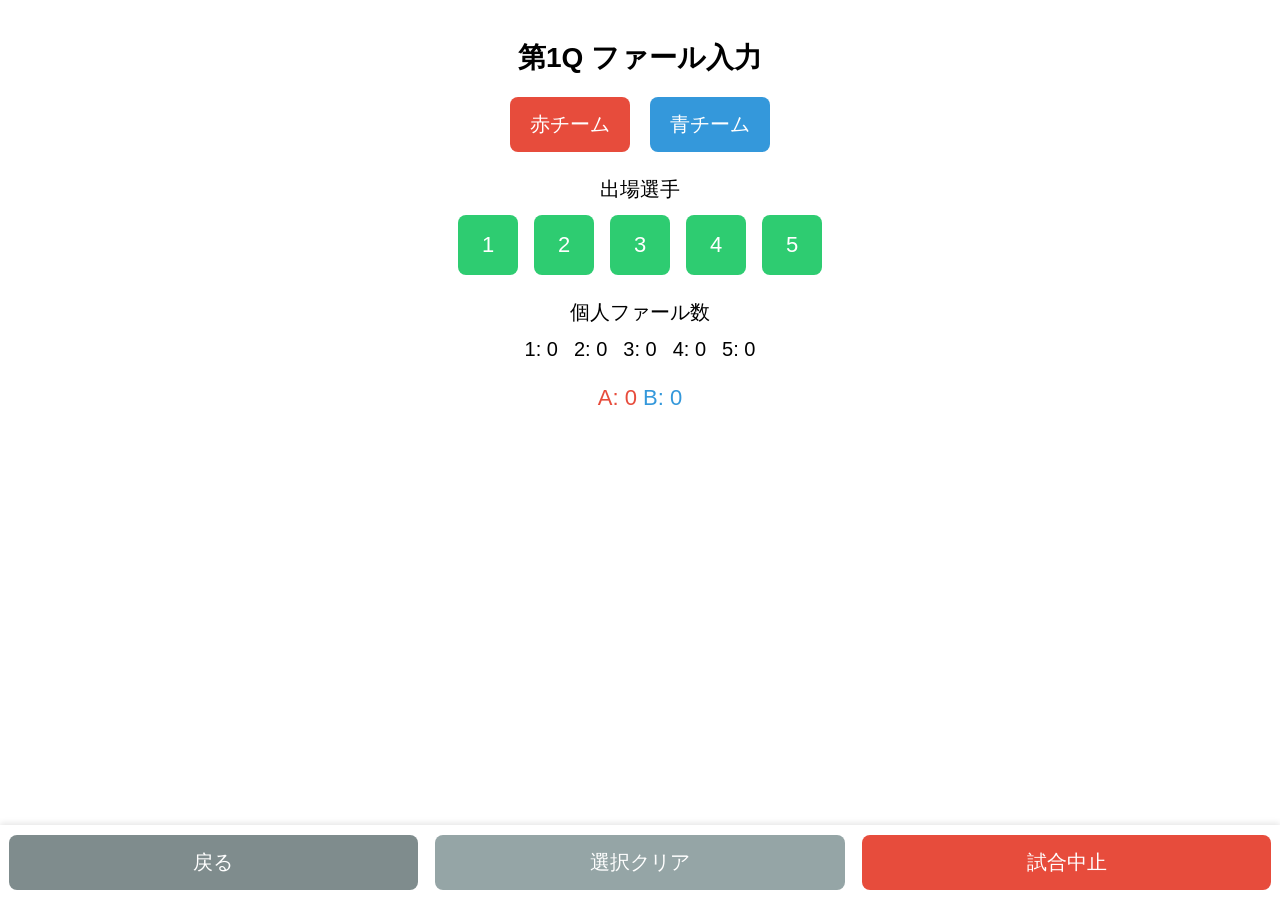
==== screens/inGame.html @ dd850cf1 "AIソフト作成に失敗していたのでやり直した" ====
<!DOCTYPE html>
<html lang="ja">
<head>
    <meta charset="UTF-8">
    <title>試合中</title>
    <link rel="stylesheet" href="../css/style.css">
</head>
<body>

<div class="page">

    <h1 class="title" id="quarterTitle">第1Q ファール入力</h1>

    <!-- チーム選択 -->
    <div class="team-switch">
        <button class="team-btn team-red" onclick="selectTeam('red')">赤チーム</button>
        <button class="team-btn team-blue" onclick="selectTeam('blue')">青チーム</button>
    </div>

    <!-- 出場選手 -->
    <div class="player-section">
        <p class="player-label">出場選手</p>
        <div class="player-row" id="onCourtList"></div>
    </div>

    <!-- 個人ファール数 -->
    <div class="foul-section">
        <p class="player-label">個人ファール数</p>
        <div class="foul-row" id="foulList"></div>
    </div>

    <!-- チームファール数 -->
    <div class="team-foul-count">
        <span class="foul-count red">A: <span id="teamAFoul">0</span></span>
        <span class="foul-count blue">B: <span id="teamBFoul">0</span></span>
    </div>

</div>

<!-- 固定ボタンバー -->
<div class="fixed-footer">
    <button class="footer-btn footer-back" onclick="onBackFromInGame()">戻る</button>
    <button class="footer-btn footer-clear" onclick="onClearSelection()">選択クリア</button>
    <button class="footer-btn footer-end" onclick="onEndGame()">試合中止</button>
</div>

<!-- 共通JS -->
<script src="../js/app.js"></script>

</body>
</html>
---- css/style.css ----
/* ----------------------------------------
   全画面共通レイアウト
---------------------------------------- */
body {
    margin: 0;
    padding: 0;
    font-family: sans-serif;
    background: #ffffff;
}

.page {
    padding: 20px;
    text-align: center;
}

.title {
    font-size: 28px;
    margin-bottom: 20px;
}

/* ----------------------------------------
   メニュー画面（index.html）
---------------------------------------- */
.menu-section {
    display: flex;
    flex-direction: column;
    gap: 24px;
    margin-top: 40px;
}

.menu-btn {
    padding: 18px 0;
    font-size: 20px;
    background: #3498db;
    color: white;
    border: none;
    border-radius: 8px;
    cursor: pointer;
}

.menu-btn:hover {
    opacity: 0.85;
}

/* ----------------------------------------
   チーム選択ボタン
---------------------------------------- */
.team-switch {
    display: flex;
    justify-content: center;
    gap: 20px;
    margin-bottom: 24px;
}

.team-btn {
    padding: 14px 20px;
    font-size: 20px;
    border: none;
    border-radius: 8px;
    color: white;
    cursor: pointer;
}

.team-red {
    background: #e74c3c;
}

.team-blue {
    background: #3498db;
}

.selected-team {
    border: 3px solid #ffffff;
}

/* ----------------------------------------
   選手ボタン
---------------------------------------- */
.player-section {
    margin-bottom: 24px;
}

.player-label {
    font-size: 20px;
    margin-bottom: 12px;
}

.player-row {
    display: flex;
    justify-content: center;
    gap: 16px;
    flex-wrap: wrap;
}

.player-btn {
    width: 60px;
    height: 60px;
    font-size: 22px;
    border: none;
    border-radius: 8px;
    cursor: pointer;
}

/* 出場選手（緑） */
.starter {
    background: #2ecc71;
    color: white;
}

/* 控え選手（黄） */
.bench {
    background: #f1c40f;
    color: black;
}

/* 選択中（濃緑＋白枠） */
.selected {
    background: #27ae60 !important;
    border: 3px solid #ffffff !important;
}

/* ----------------------------------------
   退場選手（濃赤／濃青＋太枠＋点滅）
---------------------------------------- */
.out-item {
    width: 60px;
    height: 60px;
    font-size: 22px;
    border-radius: 8px;
    display: flex;
    justify-content: center;
    align-items: center;
    color: white;
}

.out-red {
    background: #c0392b;
    border: 3px solid #ffffff;
    animation: foulout-blink 0.8s ease-in-out 3;
}

.out-blue {
    background: #2980b9;
    border: 3px solid #ffffff;
    animation: foulout-blink 0.8s ease-in-out 3;
}

@keyframes foulout-blink {
    0% { opacity: 1; }
    50% { opacity: 0.4; }
    100% { opacity: 1; }
}

/* ----------------------------------------
   個人ファール表示
---------------------------------------- */
.foul-section {
    margin-bottom: 24px;
}

.foul-row {
    display: flex;
    justify-content: center;
    gap: 16px;
}

.foul-item {
    font-size: 20px;
}

/* ----------------------------------------
   チームファール表示
---------------------------------------- */
.team-foul-count {
    margin-top: 20px;
    font-size: 22px;
}

.foul-count.red {
    color: #e74c3c;
}

.foul-count.blue {
    color: #3498db;
}

/* ----------------------------------------
   固定ボタンバー
---------------------------------------- */
.fixed-footer {
    position: fixed;
    bottom: 0;
    left: 0;
    width: 100%;
    background: #ffffff;
    padding: 10px 0;
    display: flex;
    justify-content: space-around;
    box-shadow: 0 -2px 6px rgba(0,0,0,0.1);
}

.footer-btn {
    width: 32%;
    padding: 14px 0;
    font-size: 20px;
    border: none;
    border-radius: 8px;
    color: white;
    cursor: pointer;
}

/* 戻る（灰） */
.footer-back {
    background: #7f8c8d;
}

/* クリア（青灰） */
.footer-clear {
    background: #95a5a6;
}

/* 次へ／決定（緑） */
.footer-next {
    background: #2ecc71;
}

/* 試合中止／終了（赤） */
.footer-end {
    background: #e74c3c;
}

/* ----------------------------------------
   確認ダイアログ
---------------------------------------- */
.dialog-overlay {
    position: fixed;
    top: 0;
    left: 0;
    width: 100%;
    height: 100%;
    background: rgba(0,0,0,0.35);
    display: flex;
    justify-content: center;
    align-items: center;
    z-index: 200;
}

.dialog-box {
    background: #ffffff;
    width: 80%;
    max-width: 360px;
    padding: 20px;
    border-radius: 10px;
    box-shadow: 0 0 12px rgba(0,0,0,0.25);
    text-align: center;
    animation: fadein 0.2s ease-out;
}

@keyframes fadein {
    from { opacity: 0; transform: scale(0.95); }
    to   { opacity: 1; transform: scale(1); }
}

.dialog-message {
    font-size: 18px;
    margin-bottom: 20px;
    line-height: 1.5;
}

.dialog-buttons {
    display: flex;
    justify-content: space-around;
}

.dialog-btn {
    width: 40%;
    padding: 12px 0;
    font-size: 18px;
    border: none;
    border-radius: 8px;
    color: white;
    cursor: pointer;
}

.dialog-cancel {
    background: #7f8c8d;
}

.dialog-ok {
    background: #e74c3c;
}

.dialog-btn:hover {
    opacity: 0.85;
}
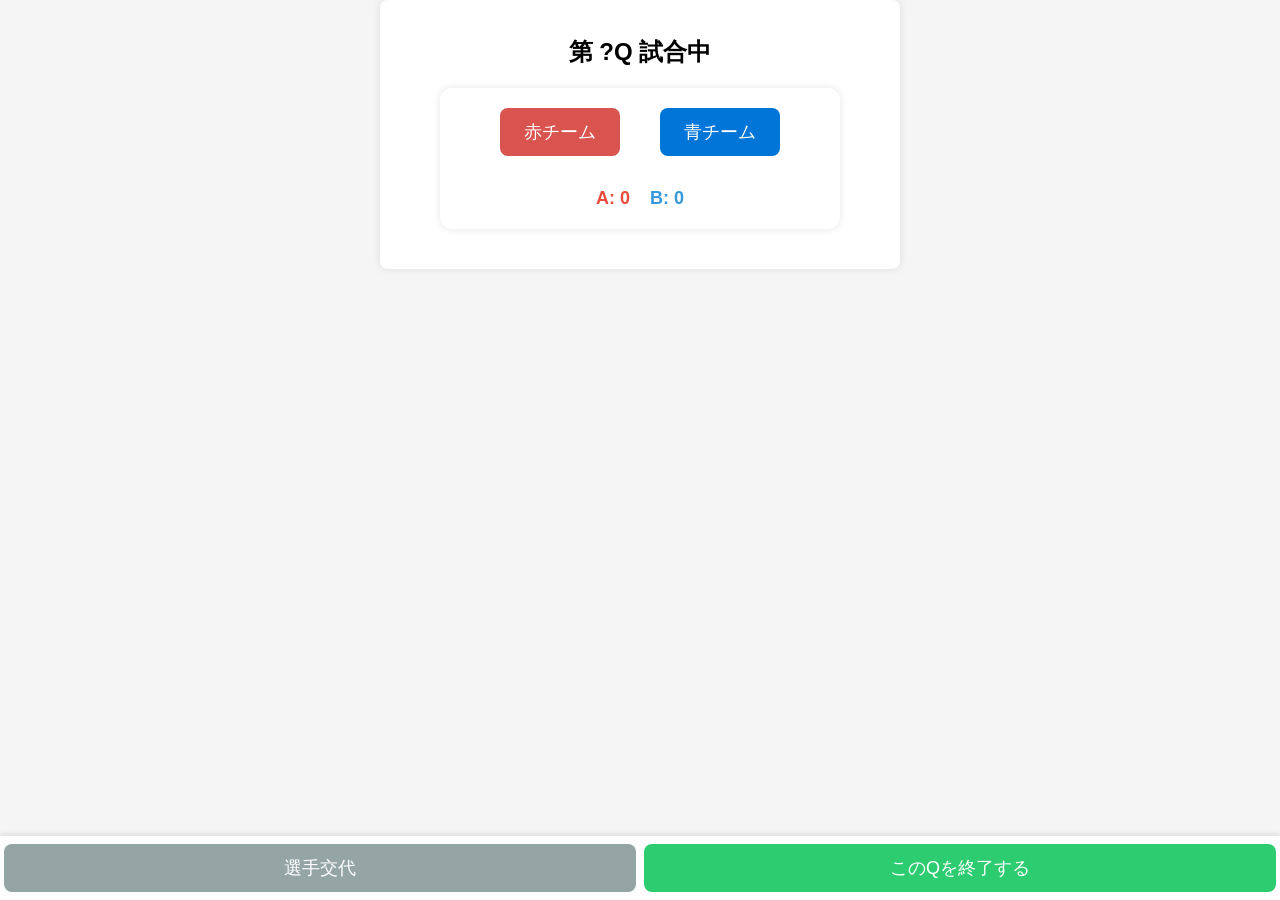
==== commit 3ee75307: "20260821作業分" ====
--- a/screens/inGame.html
+++ b/screens/inGame.html
@@ -2,50 +2,52 @@
 <html lang="ja">
 <head>
     <meta charset="UTF-8">
-    <title>試合中</title>
+    <title>試合中（ファール入力）</title>
     <link rel="stylesheet" href="../css/style.css">
 </head>
+
 <body>
 
 <div class="page">
 
-    <h1 class="title" id="quarterTitle">第1Q ファール入力</h1>
+    <h1 id="quarterLabel" class="title">第 ?Q 試合中</h1>
 
-    <!-- チーム選択 -->
-    <div class="team-switch">
-        <button class="team-btn team-red" onclick="selectTeam('red')">赤チーム</button>
-        <button class="team-btn team-blue" onclick="selectTeam('blue')">青チーム</button>
+    <!-- チーム選択カード -->
+    <div class="team-select">
+        <div class="team-buttons">
+            <button class="team-btn red-team" id="teamA">赤チーム</button>
+            <button class="team-btn blue-team" id="teamB">青チーム</button>
+        </div>
+
+        <!-- ファールカウンタ（中央配置） -->
+        <div class="team-foul-center">
+            <span class="foul-count red">A: <span id="teamAFoul">0</span></span>
+            <span class="foul-count blue">B: <span id="teamBFoul">0</span></span>
+        </div>
     </div>
 
-    <!-- 出場選手 -->
-    <div class="player-section">
-        <p class="player-label">出場選手</p>
-        <div class="player-row" id="onCourtList"></div>
-    </div>
-
-    <!-- 個人ファール数 -->
-    <div class="foul-section">
-        <p class="player-label">個人ファール数</p>
-        <div class="foul-row" id="foulList"></div>
-    </div>
-
-    <!-- チームファール数 -->
-    <div class="team-foul-count">
-        <span class="foul-count red">A: <span id="teamAFoul">0</span></span>
-        <span class="foul-count blue">B: <span id="teamBFoul">0</span></span>
+    <!-- 出場選手＋ファール確認（初期は非表示） -->
+    <div id="foulArea" class="hidden">
+        <div class="player-section">
+            <p class="player-label">出場選手</p>
+            <div id="onCourtArea" class="player-row"></div>
+        </div>
+        <div class="foul-section" id="foulSection">
+            <p class="foul-title">個人ファール数</p>
+            <p class="foul-value" id="playerFoulCount">0</p>
+            <button class="ok-btn" id="okBtn">OK</button>
+        </div>
     </div>
 
 </div>
 
-<!-- 固定ボタンバー -->
-<div class="fixed-footer">
-    <button class="footer-btn footer-back" onclick="onBackFromInGame()">戻る</button>
-    <button class="footer-btn footer-clear" onclick="onClearSelection()">選択クリア</button>
-    <button class="footer-btn footer-end" onclick="onEndGame()">試合中止</button>
+<!-- 固定ボタン（戻るは削除） -->
+<div class="fixed-footer" id="ingameFooter">
+    <button id="changePlayerBtn" class="footer-btn footer-clear">選手交代</button>
+    <button id="endQuarterBtn" class="footer-btn footer-next">このQを終了する</button>
 </div>
 
-<!-- 共通JS -->
-<script src="../js/app.js"></script>
+<script type="module" src="../js/inGame.js"></script>
 
 </body>
 </html>
--- a/css/style.css
+++ b/css/style.css
@@ -9,13 +9,13 @@
 }
 
 .page {
-    padding: 20px;
+    padding: 16px;
     text-align: center;
 }
 
 .title {
-    font-size: 28px;
-    margin-bottom: 20px;
+    font-size: 24px;
+    margin-bottom: 16px;
 }
 
 /* ----------------------------------------
@@ -29,8 +29,8 @@
 }
 
 .menu-btn {
-    padding: 18px 0;
-    font-size: 20px;
+    padding: 16px 0;
+    font-size: 18px;
     background: #3498db;
     color: white;
     border: none;
@@ -48,13 +48,15 @@
 .team-switch {
     display: flex;
     justify-content: center;
-    gap: 20px;
-    margin-bottom: 24px;
+    gap: 12px;
+    margin-bottom: 20px;
 }
 
 .team-btn {
-    padding: 14px 20px;
-    font-size: 20px;
+    flex: 1;
+    max-width: 140px;
+    padding: 12px 0;
+    font-size: 18px;
     border: none;
     border-radius: 8px;
     color: white;
@@ -77,25 +79,25 @@
    選手ボタン
 ---------------------------------------- */
 .player-section {
-    margin-bottom: 24px;
+    margin-bottom: 20px;
 }
 
 .player-label {
-    font-size: 20px;
-    margin-bottom: 12px;
+    font-size: 18px;
+    margin-bottom: 8px;
 }
 
 .player-row {
     display: flex;
     justify-content: center;
-    gap: 16px;
+    gap: 10px;
     flex-wrap: wrap;
 }
 
 .player-btn {
     width: 60px;
     height: 60px;
-    font-size: 22px;
+    font-size: 20px;
     border: none;
     border-radius: 8px;
     cursor: pointer;
@@ -125,7 +127,7 @@
 .out-item {
     width: 60px;
     height: 60px;
-    font-size: 22px;
+    font-size: 20px;
     border-radius: 8px;
     display: flex;
     justify-content: center;
@@ -155,25 +157,25 @@
    個人ファール表示
 ---------------------------------------- */
 .foul-section {
-    margin-bottom: 24px;
+    margin-bottom: 20px;
 }
 
 .foul-row {
     display: flex;
     justify-content: center;
-    gap: 16px;
+    gap: 10px;
 }
 
 .foul-item {
+    font-size: 18px;
+}
+
+/* ----------------------------------------
+   チームファール表示
+---------------------------------------- */
+.team-foul-count {
+    margin-top: 16px;
     font-size: 20px;
-}
-
-/* ----------------------------------------
-   チームファール表示
----------------------------------------- */
-.team-foul-count {
-    margin-top: 20px;
-    font-size: 22px;
 }
 
 .foul-count.red {
@@ -185,7 +187,7 @@
 }
 
 /* ----------------------------------------
-   固定ボタンバー
+   固定ボタンバー（スマホ最適）
 ---------------------------------------- */
 .fixed-footer {
     position: fixed;
@@ -193,16 +195,17 @@
     left: 0;
     width: 100%;
     background: #ffffff;
-    padding: 10px 0;
+    padding: 8px 0;
     display: flex;
     justify-content: space-around;
     box-shadow: 0 -2px 6px rgba(0,0,0,0.1);
 }
 
 .footer-btn {
-    width: 32%;
-    padding: 14px 0;
-    font-size: 20px;
+    flex: 1;
+    margin: 0 4px;
+    padding: 12px 0;
+    font-size: 18px;
     border: none;
     border-radius: 8px;
     color: white;
@@ -262,8 +265,8 @@
 }
 
 .dialog-message {
-    font-size: 18px;
-    margin-bottom: 20px;
+    font-size: 16px;
+    margin-bottom: 16px;
     line-height: 1.5;
 }
 
@@ -274,8 +277,8 @@
 
 .dialog-btn {
     width: 40%;
-    padding: 12px 0;
-    font-size: 18px;
+    padding: 10px 0;
+    font-size: 16px;
     border: none;
     border-radius: 8px;
     color: white;
@@ -293,3 +296,349 @@
 .dialog-btn:hover {
     opacity: 0.85;
 }
+
+/* ----------------------------------------
+   控え選手一覧（bench-grid）
+---------------------------------------- */
+.bench-grid {
+    display: grid;
+    grid-template-columns: repeat(3, 1fr); /* 横3固定 */
+    gap: 10px;
+    padding: 12px;
+    border-radius: 12px;
+    justify-items: center;
+}
+
+/* 控え選手ボタン（スマホ最適） */
+.bench-grid .player-btn {
+    width: 100%;
+    max-width: 120px;
+    min-width: 90px;
+    padding: 12px 0;
+    font-size: 18px;
+    border-radius: 8px;
+    border: none;
+    cursor: pointer;
+    transition: background-color 0.2s ease, transform 0.1s ease;
+}
+
+/* 未選択（黄） */
+.player-btn.unselected {
+    background-color: #f1c40f;
+    color: #333;
+}
+
+/* 選択済（緑） */
+.player-btn.selected {
+    background-color: #2ecc71;
+    color: white;
+}
+
+/* ホバー演出（軽い拡大） */
+.bench-grid .player-btn:hover {
+    transform: scale(1.05);
+}
+
+/* チーム背景色（控え枠） */
+.teamA-bg {
+    background-color: #fff0f0;
+    border: 2px solid #ffb3b3;
+}
+
+.teamB-bg {
+    background-color: #f0f4ff;
+    border: 2px solid #b3b3ff;
+}
+
+/* ----------------------------------------
+   ここから inGame 専用の上書き・追加
+---------------------------------------- */
+
+/* チーム選択カード（inGame） */
+.team-select {
+    background: #ffffff;
+    border-radius: 12px;
+    box-shadow: 0 0 8px rgba(0,0,0,0.1);
+    padding: 16px;
+    margin: 0 auto 20px;
+    width: 90%;
+    max-width: 360px;
+}
+
+/* inGame のチームボタンは既存 .team-btn を流用 */
+
+/* チームファール数をカード内で中央寄せ */
+.team-select .team-foul-count {
+    margin-top: 12px;
+    font-size: 18px;
+    display: flex;
+    justify-content: space-around;
+}
+
+/* 出場選手エリアの背景切替（foulArea に付与される） */
+#foulArea.teamA-bg {
+    background-color: #ffe5e5;
+    border: 2px solid #ffb3b3;
+    border-radius: 12px;
+    padding: 12px;
+}
+
+#foulArea.teamB-bg {
+    background-color: #e5eaff;
+    border: 2px solid #b3b3ff;
+    border-radius: 12px;
+    padding: 12px;
+}
+
+/* inGame の出場選手は横5固定グリッド */
+#onCourtArea.player-row {
+    display: grid;
+    grid-template-columns: repeat(5, 1fr);
+    gap: 10px;
+    justify-items: center;
+}
+
+/* inGame の未選択ボタンは白背景＋黒文字 */
+#onCourtArea .player-btn.unselected {
+    background-color: #ffffff;
+    color: #333;
+    border: 1px solid #cccccc;
+}
+
+/* inGame の選択済は濃緑＋白枠（既存 .selected を活かしつつ補強） */
+#onCourtArea .player-btn.selected {
+    background-color: #27ae60;
+    color: #ffffff;
+    border: 3px solid #ffffff;
+}
+
+/* 個人ファール表示カード */
+#foulArea .foul-section {
+    background: #ffffff;
+    border-radius: 12px;
+    box-shadow: 0 0 8px rgba(0,0,0,0.1);
+    padding: 16px;
+    margin-top: 12px;
+    width: 90%;
+    max-width: 360px;
+    margin-left: auto;
+    margin-right: auto;
+}
+
+#foulArea .foul-title {
+    font-size: 18px;
+    font-weight: bold;
+    margin-bottom: 8px;
+}
+
+#foulArea .foul-value {
+    font-size: 32px;
+    font-weight: bold;
+    margin: 8px 0;
+}
+
+#foulArea .ok-btn {
+    background: #2ecc71;
+    color: white;
+    border: none;
+    border-radius: 8px;
+    padding: 10px 20px;
+    font-size: 18px;
+    cursor: pointer;
+}
+
+#foulArea .ok-btn:hover {
+    opacity: 0.85;
+}
+
+/* 非表示・フェード演出（inGame 用） */
+.hidden {
+    display: none;
+}
+
+.fadein {
+    animation: fadein 0.3s ease-out;
+}
+
+body {
+    font-family: sans-serif;
+    background: #f5f5f5;
+    margin: 0;
+    padding: 0;
+}
+
+.page {
+    width: 480px;
+    margin: 0 auto;
+    padding: 20px;
+    background: white;
+    border-radius: 8px;
+    box-shadow: 0 0 8px rgba(0,0,0,0.1);
+}
+
+.title {
+    text-align: center;
+    margin-bottom: 20px;
+    font-weight: bold;
+    font-size: 24px;
+}
+
+/* チーム選択ボタン */
+.team-select {
+    display: flex;
+    justify-content: center;
+    gap: 20px;
+    margin-bottom: 20px;
+}
+
+.team-btn {
+    width: 120px;
+    padding: 12px;
+    font-size: 18px;
+    border: none;
+    border-radius: 8px;
+    color: white;
+    cursor: pointer;
+}
+
+.red-team {
+    background: #d9534f;
+}
+
+.blue-team {
+    background: #0275d8;
+}
+
+/* 出場選手エリア */
+.player-section {
+    margin-bottom: 20px;
+}
+
+.player-label {
+    text-align: center;
+    margin: 10px 0;
+    font-weight: bold;
+}
+
+.player-row {
+    display: flex;
+    justify-content: space-between;
+    gap: 6px;
+    padding: 10px;
+    border-radius: 8px;
+}
+
+/* 固定色背景 */
+.fixed-red {
+    background-color: rgba(255, 100, 100, 0.15);
+}
+
+.fixed-blue {
+    background-color: rgba(100, 100, 255, 0.15);
+}
+
+/* 選手ボタン */
+.player-btn {
+    flex: 1;
+    padding: 12px 0;
+    font-size: 18px;
+    border: none;
+    border-radius: 6px;
+    cursor: pointer;
+    transition: background 0.2s;
+}
+
+/* 選択済み（緑） */
+.player-btn.selected {
+    background: #5cb85c;
+    color: white;
+}
+
+/* 未選択（黄） */
+.player-btn.unselected {
+    background: #ffeb99;
+    color: #333;
+}
+
+/* 控え選手一覧枠（チーム選択状態で切替） */
+.teamA-bg {
+    background-color: rgba(255, 100, 100, 0.15);
+}
+
+.teamB-bg {
+    background-color: rgba(100, 100, 255, 0.15);
+}
+
+/* 控え選手一覧グリッド */
+.bench-grid {
+    display: grid;
+    grid-template-columns: repeat(3, 1fr);
+    gap: 10px;
+    padding: 20px;
+    border-radius: 12px;
+}
+
+/* 固定フッター */
+.fixed-footer {
+    position: fixed;
+    bottom: 0;
+    left: 0;
+    width: 100%;
+    background: #ffffff;
+    padding: 8px 0;
+    display: flex;
+    justify-content: space-around;
+    box-shadow: 0 -2px 6px rgba(0,0,0,0.1);
+}
+
+.footer-btn {
+    flex: 1;
+    margin: 0 4px;
+    padding: 12px 0;
+    font-size: 18px;
+    border: none;
+    border-radius: 8px;
+    color: white;
+    cursor: pointer;
+}
+
+.footer-back { background: #7f8c8d; }
+.footer-next { background: #2ecc71; }
+.footer-end  { background: #e74c3c; }
+
+/* 透明ボタン（常時5枠表示用） */
+.player-btn.placeholder {
+    background: transparent;
+    border: 1px solid rgba(0,0,0,0.1);
+    color: transparent;
+    cursor: default;
+}
+
+/* チームボタン＋ファールカウンタ中央配置 */
+.team-select {
+    display: flex;
+    flex-direction: column;
+    align-items: center;
+    background: #ffffff;
+    border-radius: 12px;
+    box-shadow: 0 0 8px rgba(0,0,0,0.1);
+    padding: 20px;
+    margin: 0 auto 20px;
+    width: 90%;
+    max-width: 360px;
+}
+
+.team-buttons {
+    display: flex;
+    justify-content: center;
+    gap: 40px;
+    margin-bottom: 12px;
+}
+
+.team-foul-center {
+    display: flex;
+    justify-content: center;
+    gap: 20px;
+    font-size: 18px;
+    font-weight: bold;
+}
